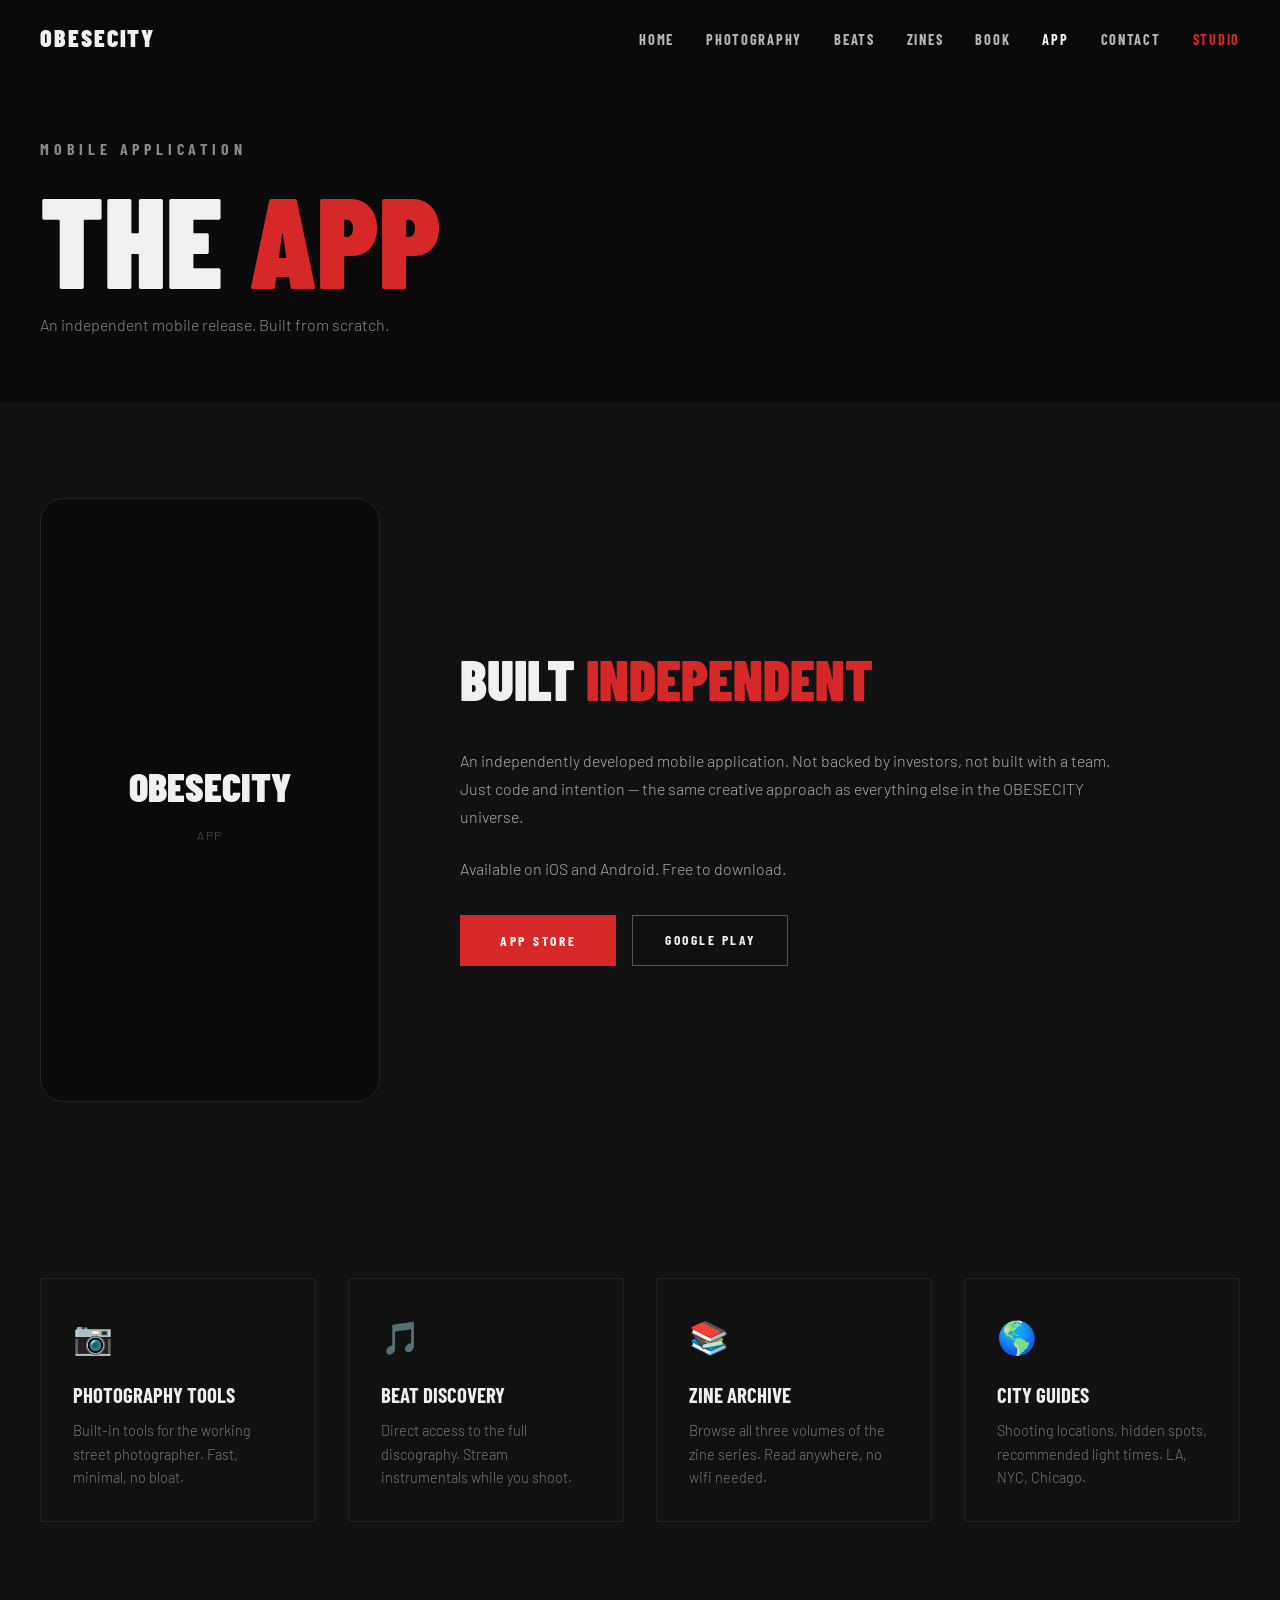
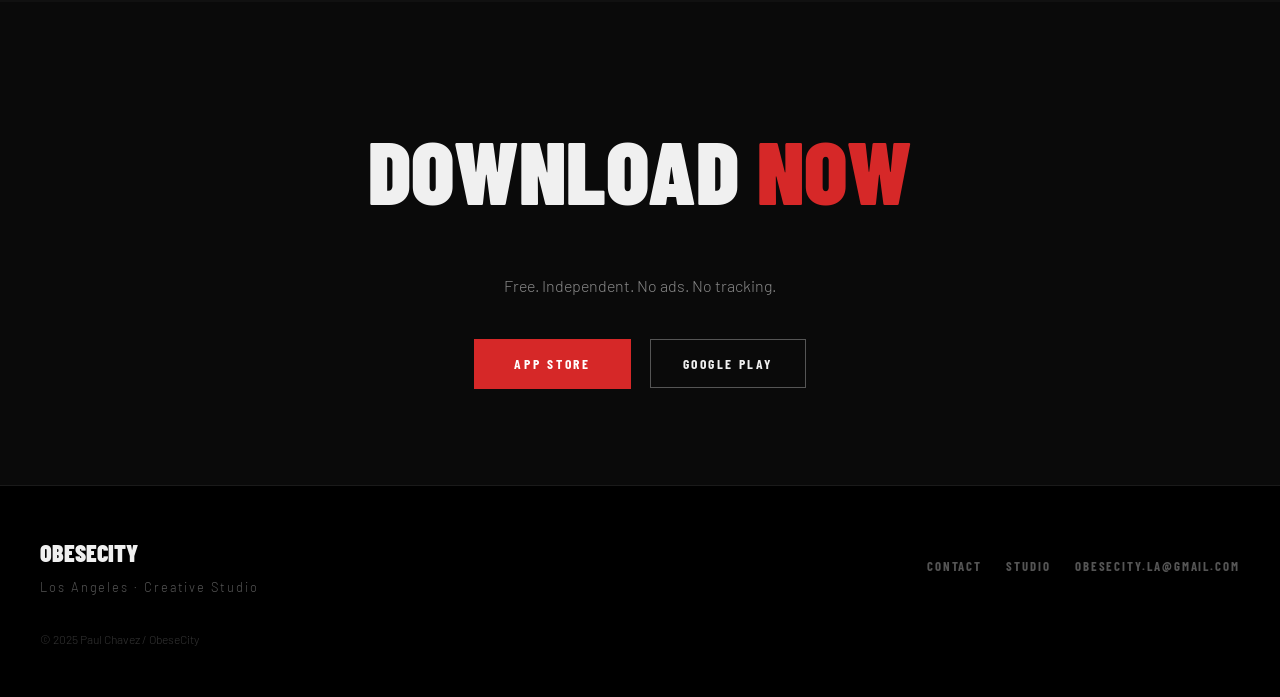
==== app.html @ df764871 "Create app.html" ====
<!DOCTYPE html>
<html lang="en">
<head>
<meta charset="UTF-8">
<meta name="viewport" content="width=device-width, initial-scale=1.0">
<title>App — OBESECITY</title>
<link href="https://fonts.googleapis.com/css2?family=Barlow+Condensed:wght@400;700;900&family=Barlow:wght@300;400&display=swap" rel="stylesheet">
<link rel="stylesheet" href="style.css">
</head>
<body>
<nav class="nav scrolled" id="nav">
  <a href="index.html" class="nav-logo">OBESECITY</a>
  <button class="nav-toggle" onclick="toggleMenu()">&#9776;</button>
  <ul class="nav-links" id="navLinks">
    <li><a href="index.html">Home</a></li>
    <li><a href="photography.html">Photography</a></li>
    <li><a href="beats.html">Beats</a></li>
    <li><a href="zines.html">Zines</a></li>
    <li><a href="book.html">Book</a></li>
    <li><a href="app.html" class="active">App</a></li>
    <li><a href="contact.html">Contact</a></li>
    <li><a href="studio.html" class="nav-studio">Studio</a></li>
  </ul>
</nav>
<div class="page-hero">
  <p class="about-eyebrow">Mobile Application</p>
  <h1>THE <span class="red">APP</span></h1>
  <p>An independent mobile release. Built from scratch.</p>
</div>
<section class="section" style="background:#111;">
  <div style="display:grid;grid-template-columns:1fr 2fr;gap:5rem;align-items:center;max-width:1100px;">
    <div style="background:#0a0a0a;border:1px solid #222;border-radius:24px;padding:3rem;text-align:center;aspect-ratio:9/16;display:flex;align-items:center;justify-content:center;">
      <div>
        <div style="font-family:'Barlow Condensed',sans-serif;font-weight:900;font-size:2.5rem;text-transform:uppercase;">OBESECITY</div>
        <div style="font-size:0.75rem;color:#555;margin-top:0.5rem;letter-spacing:0.15em;">APP</div>
      </div>
    </div>
    <div>
      <h2 style="font-family:'Barlow Condensed',sans-serif;font-weight:900;font-size:3.5rem;text-transform:uppercase;margin-bottom:1.5rem;">BUILT <span class="red">INDEPENDENT</span></h2>
      <p style="color:#aaa;line-height:1.75;margin-bottom:1.5rem;">An independently developed mobile application. Not backed by investors, not built with a team. Just code and intention — the same creative approach as everything else in the OBESECITY universe.</p>
      <p style="color:#aaa;line-height:1.75;margin-bottom:2rem;">Available on iOS and Android. Free to download.</p>
      <div style="display:flex;gap:1rem;flex-wrap:wrap;">
        <a href="#" class="btn-primary">APP STORE</a>
        <a href="#" class="btn-outline">GOOGLE PLAY</a>
      </div>
    </div>
  </div>
</section>
<div class="app-features">
  <div class="feature-card">
    <div class="feature-icon">&#128247;</div>
    <h3>Photography Tools</h3>
    <p>Built-in tools for the working street photographer. Fast, minimal, no bloat.</p>
  </div>
  <div class="feature-card">
    <div class="feature-icon">&#127925;</div>
    <h3>Beat Discovery</h3>
    <p>Direct access to the full discography. Stream instrumentals while you shoot.</p>
  </div>
  <div class="feature-card">
    <div class="feature-icon">&#128218;</div>
    <h3>Zine Archive</h3>
    <p>Browse all three volumes of the zine series. Read anywhere, no wifi needed.</p>
  </div>
  <div class="feature-card">
    <div class="feature-icon">&#127758;</div>
    <h3>City Guides</h3>
    <p>Shooting locations, hidden spots, recommended light times. LA, NYC, Chicago.</p>
  </div>
</div>
<div class="app-cta">
  <h2>DOWNLOAD <span class="red">NOW</span></h2>
  <p style="color:#888;margin-bottom:2.5rem;max-width:400px;margin-left:auto;margin-right:auto;">Free. Independent. No ads. No tracking.</p>
  <a href="#" class="btn-primary" style="margin-right:1rem;">APP STORE</a>
  <a href="#" class="btn-outline">GOOGLE PLAY</a>
</div>
<footer class="footer">
  <div class="footer-inner">
    <div class="footer-brand"><span class="footer-logo">OBESECITY</span><span class="footer-tagline">Los Angeles &middot; Creative Studio</span></div>
    <div class="footer-links"><a href="contact.html">Contact</a><a href="studio.html">Studio</a><a href="mailto:ObeseCity.LA@gmail.com">ObeseCity.LA@gmail.com</a></div>
    <div class="footer-copy">&copy; 2025 Paul Chavez / ObeseCity</div>
  </div>
</footer>
<script>function toggleMenu(){document.getElementById('navLinks').classList.toggle('open');}</script>
</body>
</html>
---- style.css ----
/* ===== OBESECITY SITE — style.css ===== */
*,*::before,*::after{box-sizing:border-box;margin:0;padding:0;}
html{scroll-behavior:smooth;}
body{background:#0a0a0a;color:#f0f0f0;font-family:'Barlow',sans-serif;font-weight:300;line-height:1.6;}
a{color:inherit;text-decoration:none;}
img{max-width:100%;display:block;}
.red{color:#d62828;}

/* NAV */
.nav{position:fixed;top:0;left:0;right:0;z-index:100;display:flex;align-items:center;justify-content:space-between;padding:1.2rem 2.5rem;transition:background 0.3s;}
.nav.scrolled{background:rgba(10,10,10,0.95);backdrop-filter:blur(8px);}
.nav-logo{font-family:'Barlow Condensed',sans-serif;font-weight:900;font-size:1.5rem;letter-spacing:0.08em;color:#f0f0f0;}
.nav-links{list-style:none;display:flex;gap:2rem;align-items:center;}
.nav-links a{font-family:'Barlow Condensed',sans-serif;font-weight:700;font-size:0.9rem;letter-spacing:0.12em;text-transform:uppercase;opacity:0.75;transition:opacity 0.2s;}
.nav-links a:hover,.nav-links a.active{opacity:1;}
.nav-studio{color:#d62828 !important;opacity:1 !important;}
.nav-toggle{display:none;background:none;border:none;color:#f0f0f0;font-size:1.5rem;cursor:pointer;}

/* HERO */
.hero{position:relative;height:100vh;min-height:600px;display:flex;align-items:center;justify-content:center;overflow:hidden;}
.hero-bg{position:absolute;inset:0;background-size:cover;background-position:center;background-repeat:no-repeat;}
.hero-overlay{position:absolute;inset:0;background:linear-gradient(to bottom,rgba(0,0,0,0.3) 0%,rgba(0,0,0,0.65) 100%);}
.hero-content{position:relative;z-index:2;text-align:center;padding:0 1.5rem;}
.hero-sub{font-family:'Barlow Condensed',sans-serif;font-weight:400;font-size:0.85rem;letter-spacing:0.3em;text-transform:uppercase;color:#ccc;margin-bottom:1rem;}
.hero-title{font-family:'Barlow Condensed',sans-serif;font-weight:900;font-size:clamp(5rem,15vw,14rem);line-height:0.9;letter-spacing:-0.01em;text-transform:uppercase;color:#f0f0f0;margin-bottom:1.5rem;}
.hero-desc{font-family:'Barlow Condensed',sans-serif;font-weight:400;font-size:1.1rem;letter-spacing:0.2em;color:#bbb;margin-bottom:2.5rem;}

/* BUTTONS */
.btn-primary{display:inline-block;padding:0.9rem 2.5rem;background:#d62828;color:#fff;font-family:'Barlow Condensed',sans-serif;font-weight:700;font-size:0.85rem;letter-spacing:0.2em;text-transform:uppercase;transition:background 0.2s,transform 0.2s;}
.btn-primary:hover{background:#ff3333;transform:translateY(-2px);}
.btn-outline{display:inline-block;padding:0.8rem 2rem;border:1px solid #555;color:#f0f0f0;font-family:'Barlow Condensed',sans-serif;font-weight:700;font-size:0.85rem;letter-spacing:0.18em;text-transform:uppercase;transition:border-color 0.2s,color 0.2s;}
.btn-outline:hover{border-color:#d62828;color:#d62828;}
.btn-secondary{display:inline-block;padding:0.7rem 1.8rem;background:transparent;border:1px solid #d62828;color:#d62828;font-family:'Barlow Condensed',sans-serif;font-weight:700;font-size:0.8rem;letter-spacing:0.18em;text-transform:uppercase;transition:background 0.2s,color 0.2s;}
.btn-secondary:hover{background:#d62828;color:#fff;}

/* SECTIONS */
.section{padding:6rem 2.5rem;}
.section-header{margin-bottom:3rem;}
.section-header h2{font-family:'Barlow Condensed',sans-serif;font-weight:900;font-size:clamp(2.5rem,6vw,5rem);letter-spacing:0.05em;text-transform:uppercase;}
.rule{width:60px;height:3px;background:#d62828;margin-top:1rem;}

/* WORK GRID */
.work-grid{background:#111;}
.grid-5{display:grid;grid-template-columns:repeat(auto-fit,minmax(260px,1fr));gap:2px;}
.work-tile{display:block;position:relative;overflow:hidden;background:#1a1a1a;}
.work-tile:hover .tile-img{transform:scale(1.05);}
.tile-img{height:320px;background-size:cover;background-position:center;transition:transform 0.4s ease;}
.tile-img-dark{background:#1a1a1a;}
.tile-info{padding:1.5rem;}
.tile-label{font-family:'Barlow Condensed',sans-serif;font-weight:400;font-size:0.75rem;letter-spacing:0.3em;color:#d62828;display:block;margin-bottom:0.5rem;}
.tile-info h3{font-family:'Barlow Condensed',sans-serif;font-weight:900;font-size:1.6rem;text-transform:uppercase;margin-bottom:0.4rem;}
.tile-info p{font-size:0.85rem;color:#888;letter-spacing:0.05em;}

/* ABOUT STRIP */
.about-strip{background:#0a0a0a;padding:7rem 2.5rem;border-top:1px solid #1e1e1e;border-bottom:1px solid #1e1e1e;}
.about-content{max-width:700px;}
.about-eyebrow{font-family:'Barlow Condensed',sans-serif;font-weight:700;font-size:0.8rem;letter-spacing:0.3em;color:#d62828;margin-bottom:1.2rem;text-transform:uppercase;}
.about-headline{font-family:'Barlow Condensed',sans-serif;font-weight:900;font-size:clamp(3rem,8vw,7rem);line-height:0.95;text-transform:uppercase;margin-bottom:2rem;}
.about-body{font-size:1.05rem;color:#aaa;line-height:1.75;max-width:520px;margin-bottom:2.5rem;}

/* MEDIUM INDEX */
.medium-index{background:#111;padding:0;}
.medium-row{display:flex;align-items:center;gap:2rem;padding:1.8rem 2.5rem;border-bottom:1px solid #1a1a1a;transition:background 0.2s;}
.medium-row:hover{background:#161616;}
.medium-num{font-family:'Barlow Condensed',sans-serif;font-weight:400;font-size:0.8rem;color:#555;letter-spacing:0.15em;min-width:50px;}
.medium-name{font-family:'Barlow Condensed',sans-serif;font-weight:700;font-size:1.3rem;text-transform:uppercase;letter-spacing:0.05em;flex:1;}
.medium-link{font-family:'Barlow Condensed',sans-serif;font-weight:400;font-size:0.85rem;letter-spacing:0.1em;color:#d62828;transition:letter-spacing 0.2s;}
.medium-row:hover .medium-link{letter-spacing:0.2em;}

/* HERO INNER (for inner pages) */
.hero-inner{height:55vh;min-height:400px;}
.hero-inner .hero-title{font-size:clamp(3rem,10vw,9rem);}

/* PHOTOGRAPHY PAGE */
.filter-bar{display:flex;gap:1.5rem;padding:2rem 2.5rem;background:#111;flex-wrap:wrap;}
.filter-btn{font-family:'Barlow Condensed',sans-serif;font-weight:700;font-size:0.8rem;letter-spacing:0.2em;text-transform:uppercase;padding:0.5rem 1.2rem;border:1px solid #333;color:#888;background:transparent;cursor:pointer;transition:all 0.2s;}
.filter-btn.active,.filter-btn:hover{border-color:#d62828;color:#d62828;}
.photo-grid{display:grid;grid-template-columns:repeat(auto-fill,minmax(300px,1fr));gap:2px;background:#0a0a0a;padding:2px;}
.photo-item{aspect-ratio:4/3;background-size:cover;background-position:center;overflow:hidden;}
.series-section{padding:5rem 2.5rem;}
.series-title{font-family:'Barlow Condensed',sans-serif;font-weight:900;font-size:2.5rem;text-transform:uppercase;margin-bottom:0.5rem;}
.series-desc{color:#888;margin-bottom:2.5rem;max-width:500px;}

/* BEATS PAGE */
.beats-hero-info{position:relative;z-index:2;display:flex;flex-direction:column;align-items:flex-start;padding:0 2.5rem;}
.release-label{font-family:'Barlow Condensed',sans-serif;font-weight:400;font-size:0.8rem;letter-spacing:0.3em;color:#d62828;text-transform:uppercase;margin-bottom:1rem;}
.release-title{font-family:'Barlow Condensed',sans-serif;font-weight:900;font-size:clamp(3rem,8vw,7rem);line-height:0.9;text-transform:uppercase;margin-bottom:1rem;}
.release-meta{font-size:0.9rem;color:#888;margin-bottom:2rem;}
.discography{padding:5rem 2.5rem;background:#111;}
.disc-row{display:flex;align-items:center;gap:2rem;padding:1.5rem 0;border-bottom:1px solid #1e1e1e;}
.disc-num{font-family:'Barlow Condensed',sans-serif;font-weight:400;font-size:0.8rem;color:#555;min-width:40px;}
.disc-art{width:60px;height:60px;background-size:cover;background-position:center;flex-shrink:0;}
.disc-info{flex:1;}
.disc-title{font-family:'Barlow Condensed',sans-serif;font-weight:700;font-size:1.2rem;text-transform:uppercase;}
.disc-year{font-size:0.8rem;color:#666;}
.disc-link{font-family:'Barlow Condensed',sans-serif;font-weight:400;font-size:0.8rem;letter-spacing:0.15em;color:#d62828;}
.sync-section{padding:6rem 2.5rem;background:#0a0a0a;}

/* ZINES PAGE */
.zines-grid{display:grid;grid-template-columns:repeat(auto-fit,minmax(300px,1fr));gap:2rem;padding:5rem 2.5rem;}
.zine-card{background:#111;overflow:hidden;}
.zine-cover{height:420px;background-size:cover;background-position:center;}
.zine-body{padding:2rem;}
.zine-vol{font-family:'Barlow Condensed',sans-serif;font-weight:400;font-size:0.75rem;letter-spacing:0.3em;color:#d62828;text-transform:uppercase;margin-bottom:0.5rem;}
.zine-title{font-family:'Barlow Condensed',sans-serif;font-weight:900;font-size:2rem;text-transform:uppercase;margin-bottom:1rem;}
.zine-desc{font-size:0.9rem;color:#888;margin-bottom:1.5rem;line-height:1.6;}

/* CONTACT PAGE */
.contact-section{display:grid;grid-template-columns:1fr 1fr;min-height:80vh;}
.contact-img{background-size:cover;background-position:center;}
.contact-content{padding:6rem 3rem;display:flex;flex-direction:column;justify-content:center;}
.contact-headline{font-family:'Barlow Condensed',sans-serif;font-weight:900;font-size:clamp(2.5rem,6vw,5rem);line-height:0.95;text-transform:uppercase;margin-bottom:2rem;}
.contact-email{font-family:'Barlow Condensed',sans-serif;font-weight:700;font-size:1.4rem;color:#d62828;margin-bottom:1rem;display:block;}
.contact-socials{display:flex;gap:1.5rem;margin-top:2rem;}
.social-link{font-family:'Barlow Condensed',sans-serif;font-weight:700;font-size:0.8rem;letter-spacing:0.2em;text-transform:uppercase;color:#888;transition:color 0.2s;}
.social-link:hover{color:#d62828;}

/* STUDIO PAGE */
.studio-content{max-width:800px;padding:6rem 2.5rem;}
.studio-content p{color:#aaa;line-height:1.85;margin-bottom:1.5rem;font-size:1.05rem;}
.studio-content h3{font-family:'Barlow Condensed',sans-serif;font-weight:900;font-size:1.8rem;text-transform:uppercase;margin:3rem 0 1rem;}
.credits-grid{display:grid;grid-template-columns:1fr 1fr;gap:1rem;margin-bottom:3rem;}
.credit-item{border-left:2px solid #d62828;padding-left:1rem;}
.credit-label{font-size:0.75rem;color:#666;text-transform:uppercase;letter-spacing:0.15em;}
.credit-value{font-family:'Barlow Condensed',sans-serif;font-weight:700;font-size:1.1rem;}

/* FOOTER */
.footer{background:#000;border-top:1px solid #1a1a1a;padding:3rem 2.5rem;}
.footer-inner{display:flex;flex-wrap:wrap;gap:2rem;justify-content:space-between;align-items:center;}
.footer-logo{font-family:'Barlow Condensed',sans-serif;font-weight:900;font-size:1.5rem;display:block;}
.footer-tagline{font-size:0.8rem;color:#555;letter-spacing:0.15em;display:block;margin-top:0.3rem;}
.footer-links{display:flex;gap:1.5rem;flex-wrap:wrap;}
.footer-links a{font-family:'Barlow Condensed',sans-serif;font-weight:700;font-size:0.8rem;letter-spacing:0.15em;text-transform:uppercase;color:#555;transition:color 0.2s;}
.footer-links a:hover{color:#d62828;}
.footer-copy{font-size:0.75rem;color:#333;width:100%;}

/* PAGE HEROES (inner pages) */
.page-hero{padding-top:120px;padding-bottom:4rem;padding-left:2.5rem;padding-right:2.5rem;background:#0a0a0a;}
.page-hero h1{font-family:'Barlow Condensed',sans-serif;font-weight:900;font-size:clamp(3.5rem,10vw,9rem);line-height:0.9;text-transform:uppercase;}
.page-hero p{color:#888;margin-top:1rem;font-size:1rem;max-width:500px;}

/* APP PAGE */
.app-features{display:grid;grid-template-columns:repeat(auto-fit,minmax(220px,1fr));gap:2rem;padding:5rem 2.5rem;background:#111;}
.feature-card{padding:2rem;border:1px solid #1e1e1e;}
.feature-icon{font-size:2rem;margin-bottom:1rem;}
.feature-card h3{font-family:'Barlow Condensed',sans-serif;font-weight:700;font-size:1.3rem;text-transform:uppercase;margin-bottom:0.5rem;}
.feature-card p{font-size:0.9rem;color:#777;line-height:1.6;}
.app-cta{text-align:center;padding:6rem 2.5rem;background:#0a0a0a;}
.app-cta h2{font-family:'Barlow Condensed',sans-serif;font-weight:900;font-size:clamp(2.5rem,7vw,6rem);text-transform:uppercase;margin-bottom:2rem;}

/* BOOK PAGE */
.book-content{display:grid;grid-template-columns:1fr 1fr;gap:5rem;padding:5rem 2.5rem;align-items:center;}
.book-cover{background:#1a1a1a;aspect-ratio:3/4;display:flex;align-items:center;justify-content:center;}
.book-cover-inner{text-align:center;padding:3rem;}
.book-cover-title{font-family:'Barlow Condensed',sans-serif;font-weight:900;font-size:3rem;text-transform:uppercase;line-height:1;}
.book-cover-sub{font-size:0.85rem;color:#666;margin-top:1rem;letter-spacing:0.1em;}
.book-info h2{font-family:'Barlow Condensed',sans-serif;font-weight:900;font-size:3rem;text-transform:uppercase;margin-bottom:1rem;}
.book-info p{color:#aaa;line-height:1.75;margin-bottom:1.5rem;}

/* RESPONSIVE */
@media(max-width:768px){
  .nav-links{display:none;flex-direction:column;position:absolute;top:100%;left:0;right:0;background:#0a0a0a;padding:2rem;gap:1.5rem;}
  .nav-links.open{display:flex;}
  .nav-toggle{display:block;}
  .grid-5{grid-template-columns:1fr;}
  .contact-section{grid-template-columns:1fr;}
  .contact-img{height:300px;}
  .book-content{grid-template-columns:1fr;}
  .credits-grid{grid-template-columns:1fr;}
  .about-strip{padding:5rem 1.5rem;}
  .section{padding:4rem 1.5rem;}
}
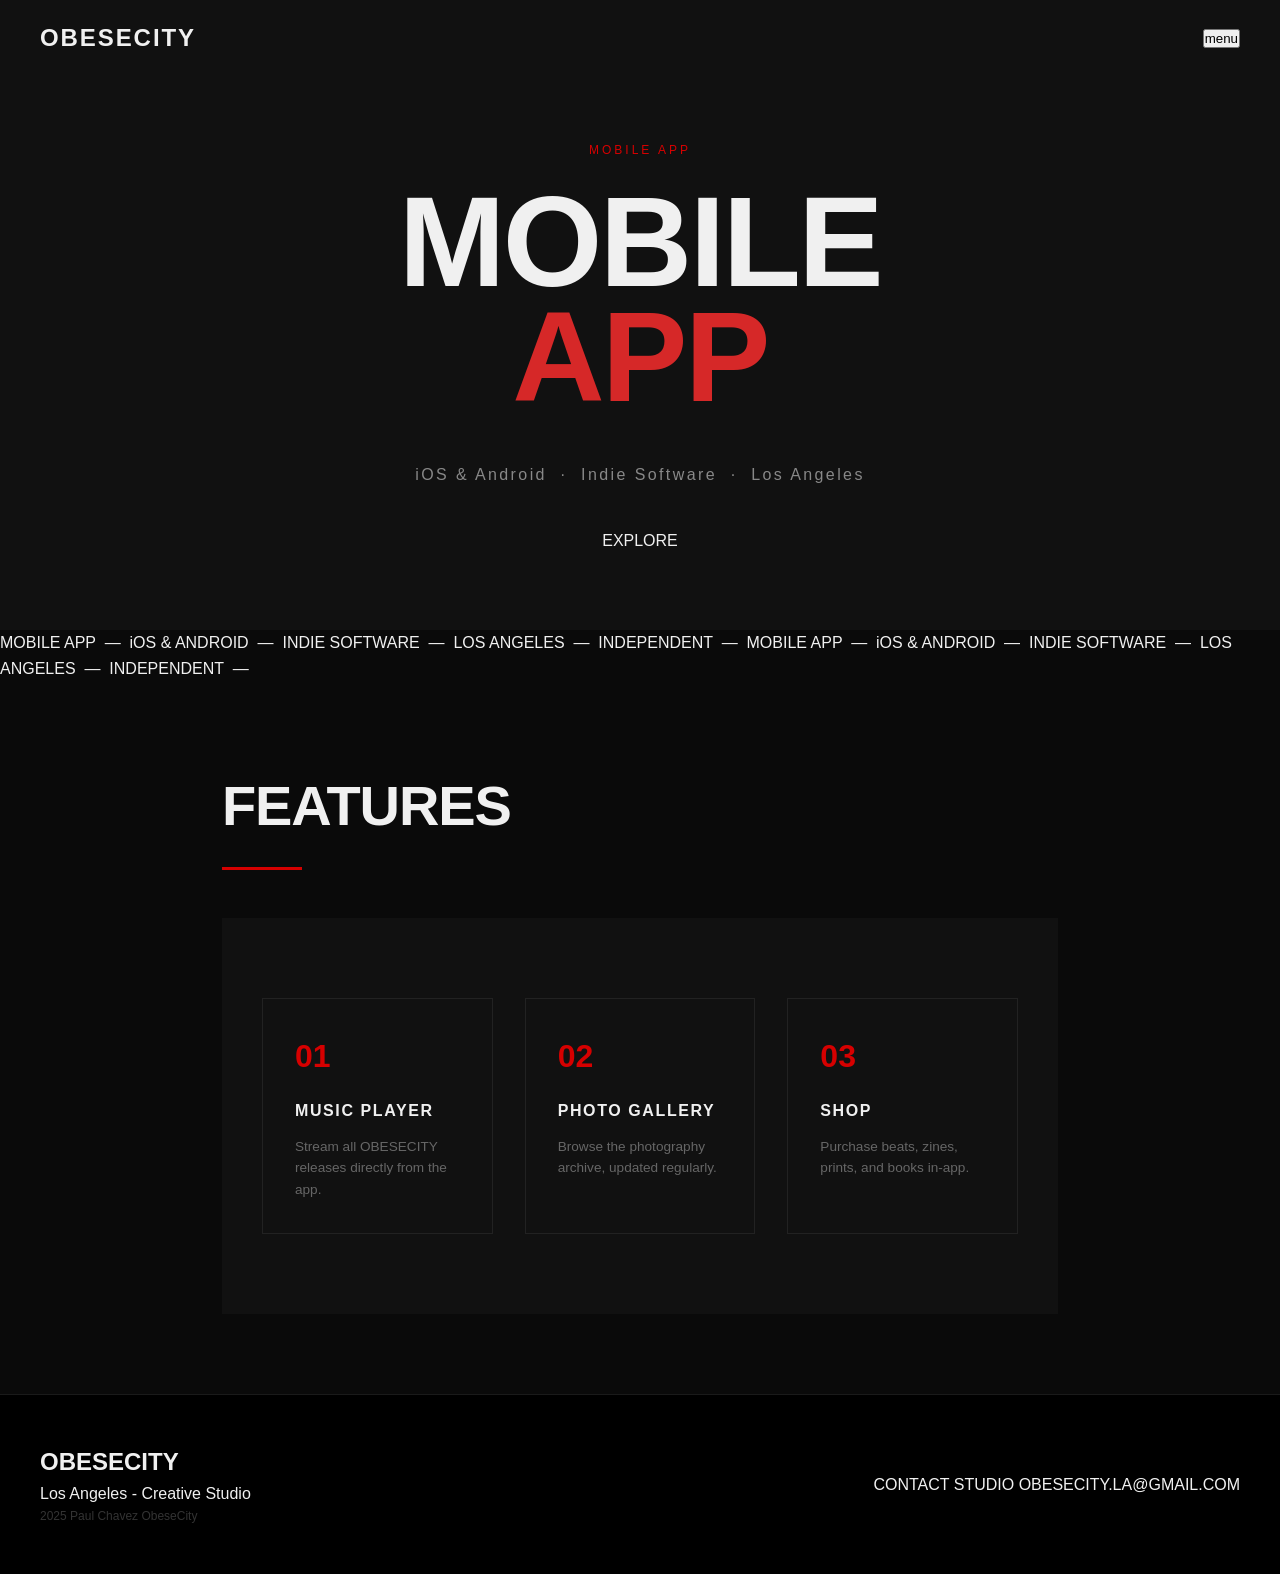
==== commit c3d67ad0: "Update app.html" ====
--- a/app.html
+++ b/app.html
@@ -4,83 +4,84 @@
 <meta charset="UTF-8">
 <meta name="viewport" content="width=device-width, initial-scale=1.0">
 <title>App — OBESECITY</title>
-<link href="https://fonts.googleapis.com/css2?family=Barlow+Condensed:wght@400;700;900&family=Barlow:wght@300;400&display=swap" rel="stylesheet">
+<link href="https://fonts.googleapis.com/css2?family=Space+Grotesk:wght@300;400;500;600&display=swap" rel="stylesheet">
 <link rel="stylesheet" href="style.css">
 </head>
 <body>
-<nav class="nav scrolled" id="nav">
+<div class="page-transition-overlay"></div>
+<div class="cursor-dot"></div>
+<div class="cursor-ring"></div>
+<nav class="nav" id="mainNav">
   <a href="index.html" class="nav-logo">OBESECITY</a>
-  <button class="nav-toggle" onclick="toggleMenu()">&#9776;</button>
-  <ul class="nav-links" id="navLinks">
-    <li><a href="index.html">Home</a></li>
-    <li><a href="photography.html">Photography</a></li>
-    <li><a href="beats.html">Beats</a></li>
-    <li><a href="zines.html">Zines</a></li>
-    <li><a href="book.html">Book</a></li>
-    <li><a href="app.html" class="active">App</a></li>
-    <li><a href="contact.html">Contact</a></li>
-    <li><a href="studio.html" class="nav-studio">Studio</a></li>
+  <button class="nav-menu-btn" id="menuBtn">menu</button>
+</nav>
+<div class="nav-overlay" id="navOverlay">
+  <button class="nav-overlay-close" id="navClose">close</button>
+  <ul class="nav-overlay-links">
+    <li><a href="photography.html" class="nav-overlay-link">Photography</a></li>
+    <li><a href="beats.html" class="nav-overlay-link">Beats</a></li>
+    <li><a href="zines.html" class="nav-overlay-link">Zines</a></li>
+    <li><a href="book.html" class="nav-overlay-link">Book</a></li>
+    <li><a href="app.html" class="nav-overlay-link">App</a></li>
+    <li><a href="contact.html" class="nav-overlay-link">Contact</a></li>
   </ul>
-</nav>
-<div class="page-hero">
-  <p class="about-eyebrow">Mobile Application</p>
-  <h1>THE <span class="red">APP</span></h1>
-  <p>An independent mobile release. Built from scratch.</p>
 </div>
-<section class="section" style="background:#111;">
-  <div style="display:grid;grid-template-columns:1fr 2fr;gap:5rem;align-items:center;max-width:1100px;">
-    <div style="background:#0a0a0a;border:1px solid #222;border-radius:24px;padding:3rem;text-align:center;aspect-ratio:9/16;display:flex;align-items:center;justify-content:center;">
-      <div>
-        <div style="font-family:'Barlow Condensed',sans-serif;font-weight:900;font-size:2.5rem;text-transform:uppercase;">OBESECITY</div>
-        <div style="font-size:0.75rem;color:#555;margin-top:0.5rem;letter-spacing:0.15em;">APP</div>
-      </div>
+
+<section class="page-hero reveal-up">
+  <div class="page-hero-label">MOBILE APP</div>
+  <h1 class="page-hero-title">MOBILE<br><span class="red">APP</span></h1>
+  <p class="page-hero-meta">iOS &amp; Android &nbsp;&middot;&nbsp; Indie Software &nbsp;&middot;&nbsp; Los Angeles</p>
+  <div class="page-hero-actions">
+    <a href="contact.html" class="btn-red btn-magnetic">EXPLORE</a>
+  </div>
+</section>
+
+<div class="ticker-wrap">
+  <div class="ticker-strip">
+    <span>MOBILE APP &nbsp;&#8212;&nbsp; iOS &amp; ANDROID &nbsp;&#8212;&nbsp; INDIE SOFTWARE &nbsp;&#8212;&nbsp; LOS ANGELES &nbsp;&#8212;&nbsp; INDEPENDENT &nbsp;&#8212;&nbsp; </span>
+    <span>MOBILE APP &nbsp;&#8212;&nbsp; iOS &amp; ANDROID &nbsp;&#8212;&nbsp; INDIE SOFTWARE &nbsp;&#8212;&nbsp; LOS ANGELES &nbsp;&#8212;&nbsp; INDEPENDENT &nbsp;&#8212;&nbsp; </span>
+  </div>
+</div>
+
+<section class="app-section reveal-up">
+  <h2 class="section-title">FEATURES</h2>
+  <div class="red-rule"></div>
+  <div class="app-features">
+    <div class="app-feature reveal-up">
+      <div class="app-feature-num">01</div>
+      <h4>MUSIC PLAYER</h4>
+      <p>Stream all OBESECITY releases directly from the app.</p>
     </div>
-    <div>
-      <h2 style="font-family:'Barlow Condensed',sans-serif;font-weight:900;font-size:3.5rem;text-transform:uppercase;margin-bottom:1.5rem;">BUILT <span class="red">INDEPENDENT</span></h2>
-      <p style="color:#aaa;line-height:1.75;margin-bottom:1.5rem;">An independently developed mobile application. Not backed by investors, not built with a team. Just code and intention — the same creative approach as everything else in the OBESECITY universe.</p>
-      <p style="color:#aaa;line-height:1.75;margin-bottom:2rem;">Available on iOS and Android. Free to download.</p>
-      <div style="display:flex;gap:1rem;flex-wrap:wrap;">
-        <a href="#" class="btn-primary">APP STORE</a>
-        <a href="#" class="btn-outline">GOOGLE PLAY</a>
-      </div>
+    <div class="app-feature reveal-up">
+      <div class="app-feature-num">02</div>
+      <h4>PHOTO GALLERY</h4>
+      <p>Browse the photography archive, updated regularly.</p>
+    </div>
+    <div class="app-feature reveal-up">
+      <div class="app-feature-num">03</div>
+      <h4>SHOP</h4>
+      <p>Purchase beats, zines, prints, and books in-app.</p>
     </div>
   </div>
 </section>
-<div class="app-features">
-  <div class="feature-card">
-    <div class="feature-icon">&#128247;</div>
-    <h3>Photography Tools</h3>
-    <p>Built-in tools for the working street photographer. Fast, minimal, no bloat.</p>
-  </div>
-  <div class="feature-card">
-    <div class="feature-icon">&#127925;</div>
-    <h3>Beat Discovery</h3>
-    <p>Direct access to the full discography. Stream instrumentals while you shoot.</p>
-  </div>
-  <div class="feature-card">
-    <div class="feature-icon">&#128218;</div>
-    <h3>Zine Archive</h3>
-    <p>Browse all three volumes of the zine series. Read anywhere, no wifi needed.</p>
-  </div>
-  <div class="feature-card">
-    <div class="feature-icon">&#127758;</div>
-    <h3>City Guides</h3>
-    <p>Shooting locations, hidden spots, recommended light times. LA, NYC, Chicago.</p>
-  </div>
-</div>
-<div class="app-cta">
-  <h2>DOWNLOAD <span class="red">NOW</span></h2>
-  <p style="color:#888;margin-bottom:2.5rem;max-width:400px;margin-left:auto;margin-right:auto;">Free. Independent. No ads. No tracking.</p>
-  <a href="#" class="btn-primary" style="margin-right:1rem;">APP STORE</a>
-  <a href="#" class="btn-outline">GOOGLE PLAY</a>
-</div>
-<footer class="footer">
+
+<footer class="footer reveal-up">
   <div class="footer-inner">
-    <div class="footer-brand"><span class="footer-logo">OBESECITY</span><span class="footer-tagline">Los Angeles &middot; Creative Studio</span></div>
-    <div class="footer-links"><a href="contact.html">Contact</a><a href="studio.html">Studio</a><a href="mailto:ObeseCity.LA@gmail.com">ObeseCity.LA@gmail.com</a></div>
-    <div class="footer-copy">&copy; 2025 Paul Chavez / ObeseCity</div>
+    <div class="footer-left">
+      <div class="footer-logo">OBESECITY</div>
+      <p>Los Angeles - Creative Studio</p>
+      <p class="footer-copy">2025 Paul Chavez ObeseCity</p>
+    </div>
+    <nav class="footer-nav">
+      <a href="contact.html">CONTACT</a>
+      <a href="studio.html">STUDIO</a>
+      <a href="mailto:obesecity.la@gmail.com">OBESECITY.LA@GMAIL.COM</a>
+    </nav>
   </div>
 </footer>
-<script>function toggleMenu(){document.getElementById('navLinks').classList.toggle('open');}</script>
+
+<script>
+(function(){const dot=document.querySelector('.cursor-dot');const ring=document.querySelector('.cursor-ring');if(window.matchMedia('(pointer:fine)').matches){document.addEventListener('mousemove',e=>{dot.style.transform='translate('+e.clientX+'px,'+e.clientY+'px)';ring.style.transform='translate('+(e.clientX-12)+'px,'+(e.clientY-12)+'px)';});document.querySelectorAll('a,button').forEach(el=>{el.addEventListener('mouseenter',()=>ring.classList.add('hovered'));el.addEventListener('mouseleave',()=>ring.classList.remove('hovered'));});}const nav=document.getElementById('mainNav');window.addEventListener('scroll',()=>{nav.classList.toggle('scrolled',window.scrollY>60);});document.getElementById('menuBtn').addEventListener('click',()=>document.getElementById('navOverlay').classList.add('open'));document.getElementById('navClose').addEventListener('click',()=>document.getElementById('navOverlay').classList.remove('open'));const obs=new IntersectionObserver(es=>{es.forEach(e=>{if(e.isIntersecting){e.target.classList.add('revealed');obs.unobserve(e.target);}});},{threshold:0.12});document.querySelectorAll('.reveal-up,.reveal-left').forEach(el=>obs.observe(el));const overlay=document.querySelector('.page-transition-overlay');document.querySelectorAll('a[href]').forEach(link=>{const href=link.getAttribute('href');if(href&&!href.startsWith('http')&&!href.startsWith('mailto')&&!href.startsWith('#')){link.addEventListener('click',e=>{e.preventDefault();overlay.classList.add('active');setTimeout(()=>{window.location.href=href;},400);});}});setTimeout(()=>overlay.classList.remove('active'),100);document.querySelectorAll('.btn-magnetic').forEach(btn=>{btn.addEventListener('mousemove',e=>{const r=btn.getBoundingClientRect();btn.style.transform='translate('+(e.clientX-r.left-r.width/2)*.25+'px,'+(e.clientY-r.top-r.height/2)*.25+'px)';});btn.addEventListener('mouseleave',()=>{btn.style.transform='';});});})();
+</script>
 </body>
 </html>
--- a/style.css
+++ b/style.css
@@ -1,93 +1,175 @@
-/* ===== OBESECITY SITE — style.css ===== */
+/* ===== OBESECITY SITE — style.css (v2 — Animated) ===== */
 *,*::before,*::after{box-sizing:border-box;margin:0;padding:0;}
-html{scroll-behavior:smooth;}
-body{background:#0a0a0a;color:#f0f0f0;font-family:'Barlow',sans-serif;font-weight:300;line-height:1.6;}
+html{scroll-behavior:smooth;cursor:none;}
+body{background:#0a0a0a;color:#f0f0f0;font-family:'Barlow',sans-serif;font-weight:300;line-height:1.6;overflow-x:hidden;}
+body.is-loading *{transition:none!important;animation:none!important;}
 a{color:inherit;text-decoration:none;}
 img{max-width:100%;display:block;}
 .red{color:#d62828;}
 
-/* NAV */
-.nav{position:fixed;top:0;left:0;right:0;z-index:100;display:flex;align-items:center;justify-content:space-between;padding:1.2rem 2.5rem;transition:background 0.3s;}
-.nav.scrolled{background:rgba(10,10,10,0.95);backdrop-filter:blur(8px);}
-.nav-logo{font-family:'Barlow Condensed',sans-serif;font-weight:900;font-size:1.5rem;letter-spacing:0.08em;color:#f0f0f0;}
+/* =====================
+   CUSTOM CURSOR
+   ===================== */
+.cursor{position:fixed;top:0;left:0;width:8px;height:8px;background:#d62828;border-radius:50%;pointer-events:none;z-index:9999;transition:transform 0.1s,width 0.2s,height 0.2s,background 0.2s;}
+.cursor-follower{position:fixed;top:0;left:0;width:36px;height:36px;border:1px solid rgba(214,40,40,0.5);border-radius:50%;pointer-events:none;z-index:9998;transition:width 0.3s,height 0.3s,border-color 0.3s;}
+.cursor.cursor-hover{width:12px;height:12px;background:#fff;}
+.cursor-follower.cursor-hover{width:52px;height:52px;border-color:rgba(255,255,255,0.4);}
+@media(pointer:coarse){.cursor,.cursor-follower{display:none;}html{cursor:auto;}}
+
+/* =====================
+   PAGE TRANSITION
+   ===================== */
+.page-transition{position:fixed;inset:0;background:#0a0a0a;z-index:9000;pointer-events:none;opacity:0;transform:translateY(100%);transition:transform 0.4s cubic-bezier(0.76,0,0.24,1),opacity 0.4s;}
+.page-transition.active{opacity:1;transform:translateY(0);pointer-events:all;}
+
+/* =====================
+   NAV
+   ===================== */
+.nav{position:fixed;top:0;left:0;right:0;z-index:100;display:flex;align-items:center;justify-content:space-between;padding:1.2rem 2.5rem;transition:background 0.3s,padding 0.3s;}
+.nav.scrolled{background:rgba(10,10,10,0.96);backdrop-filter:blur(12px);padding:0.9rem 2.5rem;}
+.nav-logo{font-family:'Barlow Condensed',sans-serif;font-weight:900;font-size:1.5rem;letter-spacing:0.08em;color:#f0f0f0;transition:letter-spacing 0.3s;}
+.nav-logo:hover{letter-spacing:0.16em;}
 .nav-links{list-style:none;display:flex;gap:2rem;align-items:center;}
-.nav-links a{font-family:'Barlow Condensed',sans-serif;font-weight:700;font-size:0.9rem;letter-spacing:0.12em;text-transform:uppercase;opacity:0.75;transition:opacity 0.2s;}
+.nav-links a{font-family:'Barlow Condensed',sans-serif;font-weight:700;font-size:0.9rem;letter-spacing:0.12em;text-transform:uppercase;opacity:0.75;transition:opacity 0.2s;position:relative;}
+.nav-links a::after{content:'';position:absolute;bottom:-2px;left:0;width:0;height:1px;background:#d62828;transition:width 0.3s;}
+.nav-links a:hover::after,.nav-links a.active::after{width:100%;}
 .nav-links a:hover,.nav-links a.active{opacity:1;}
-.nav-studio{color:#d62828 !important;opacity:1 !important;}
-.nav-toggle{display:none;background:none;border:none;color:#f0f0f0;font-size:1.5rem;cursor:pointer;}
-
-/* HERO */
+.nav-studio{color:#d62828!important;opacity:1!important;}
+.nav-toggle{display:none;background:none;border:none;color:#f0f0f0;font-size:1.5rem;cursor:pointer;width:40px;height:40px;position:relative;}
+.nav-toggle.open{color:#d62828;}
+
+/* =====================
+   HERO
+   ===================== */
 .hero{position:relative;height:100vh;min-height:600px;display:flex;align-items:center;justify-content:center;overflow:hidden;}
-.hero-bg{position:absolute;inset:0;background-size:cover;background-position:center;background-repeat:no-repeat;}
-.hero-overlay{position:absolute;inset:0;background:linear-gradient(to bottom,rgba(0,0,0,0.3) 0%,rgba(0,0,0,0.65) 100%);}
+.hero-bg{position:absolute;inset:0;background-size:cover;background-position:center;background-repeat:no-repeat;transform:scale(1.05);transition:transform 8s ease-out;}
+body.loaded .hero-bg{transform:scale(1);}
+.hero-overlay{position:absolute;inset:0;background:linear-gradient(to bottom,rgba(0,0,0,0.25) 0%,rgba(0,0,0,0.7) 100%);}
 .hero-content{position:relative;z-index:2;text-align:center;padding:0 1.5rem;}
-.hero-sub{font-family:'Barlow Condensed',sans-serif;font-weight:400;font-size:0.85rem;letter-spacing:0.3em;text-transform:uppercase;color:#ccc;margin-bottom:1rem;}
-.hero-title{font-family:'Barlow Condensed',sans-serif;font-weight:900;font-size:clamp(5rem,15vw,14rem);line-height:0.9;letter-spacing:-0.01em;text-transform:uppercase;color:#f0f0f0;margin-bottom:1.5rem;}
+.hero-sub{font-family:'Barlow Condensed',sans-serif;font-weight:400;font-size:0.85rem;letter-spacing:0.35em;text-transform:uppercase;color:#ccc;margin-bottom:1.2rem;}
+.hero-title{font-family:'Barlow Condensed',sans-serif;font-weight:900;font-size:clamp(5rem,15vw,14rem);line-height:0.9;letter-spacing:-0.01em;text-transform:uppercase;color:#f0f0f0;margin-bottom:0;display:flex;justify-content:center;gap:0;}
+.hero-word{display:inline-block;}
+.hero-rule{width:0;height:3px;background:#d62828;margin:1.5rem auto;}
 .hero-desc{font-family:'Barlow Condensed',sans-serif;font-weight:400;font-size:1.1rem;letter-spacing:0.2em;color:#bbb;margin-bottom:2.5rem;}
-
-/* BUTTONS */
-.btn-primary{display:inline-block;padding:0.9rem 2.5rem;background:#d62828;color:#fff;font-family:'Barlow Condensed',sans-serif;font-weight:700;font-size:0.85rem;letter-spacing:0.2em;text-transform:uppercase;transition:background 0.2s,transform 0.2s;}
-.btn-primary:hover{background:#ff3333;transform:translateY(-2px);}
-.btn-outline{display:inline-block;padding:0.8rem 2rem;border:1px solid #555;color:#f0f0f0;font-family:'Barlow Condensed',sans-serif;font-weight:700;font-size:0.85rem;letter-spacing:0.18em;text-transform:uppercase;transition:border-color 0.2s,color 0.2s;}
-.btn-outline:hover{border-color:#d62828;color:#d62828;}
+.hero-scroll{position:absolute;bottom:2.5rem;left:50%;transform:translateX(-50%);display:flex;flex-direction:column;align-items:center;gap:0.6rem;font-family:'Barlow Condensed',sans-serif;font-size:0.7rem;letter-spacing:0.3em;color:#666;}
+.scroll-line{width:1px;height:40px;background:linear-gradient(to bottom,#d62828,transparent);animation:scrollPulse 2s ease-in-out infinite;}
+@keyframes scrollPulse{0%,100%{opacity:1;transform:scaleY(1);}50%{opacity:0.4;transform:scaleY(0.6);}}
+
+/* HERO ENTRANCE ANIMATIONS */
+.anim-fade-up{opacity:0;transform:translateY(24px);transition:opacity 0.7s ease,transform 0.7s ease;}
+.anim-fade-up.animated{opacity:1;transform:translateY(0);}
+.anim-reveal{opacity:0;transform:translateY(40px) skewY(3deg);transition:opacity 0.8s cubic-bezier(0.16,1,0.3,1),transform 0.8s cubic-bezier(0.16,1,0.3,1);}
+.anim-reveal.animated{opacity:1;transform:translateY(0) skewY(0);}
+.anim-expand{transition:width 0.6s cubic-bezier(0.16,1,0.3,1);}
+.anim-expand.animated{width:60px;}
+
+/* =====================
+   MARQUEE TICKER
+   ===================== */
+.marquee-wrap{background:#111;border-top:1px solid #1a1a1a;border-bottom:1px solid #1a1a1a;overflow:hidden;padding:0.75rem 0;white-space:nowrap;}
+.marquee-track{display:inline-flex;animation:marquee 30s linear infinite;}
+.marquee-reverse .marquee-track{animation:marqueeReverse 30s linear infinite;}
+.marquee-track span{font-family:'Barlow Condensed',sans-serif;font-weight:700;font-size:0.8rem;letter-spacing:0.2em;text-transform:uppercase;color:#444;padding-right:0;flex-shrink:0;}
+.marquee-wrap:hover .marquee-track,.marquee-wrap.paused .marquee-track{animation-play-state:paused;}
+.marquee-wrap:hover .marquee-track span{color:#d62828;}
+@keyframes marquee{from{transform:translateX(0);}to{transform:translateX(-33.333%);}}
+@keyframes marqueeReverse{from{transform:translateX(-33.333%);}to{transform:translateX(0);}}
+
+/* =====================
+   SCROLL REVEAL
+   ===================== */
+.reveal-up{opacity:0;transform:translateY(40px);transition:opacity 0.7s ease,transform 0.7s cubic-bezier(0.16,1,0.3,1);}
+.reveal-up.revealed{opacity:1;transform:translateY(0);}
+.reveal-left{opacity:0;transform:translateX(-40px);transition:opacity 0.6s ease,transform 0.6s cubic-bezier(0.16,1,0.3,1);}
+.reveal-left.revealed{opacity:1;transform:translateX(0);}
+
+/* =====================
+   BUTTONS
+   ===================== */
+.btn-primary{display:inline-block;padding:0.9rem 2.5rem;background:#d62828;color:#fff;font-family:'Barlow Condensed',sans-serif;font-weight:700;font-size:0.85rem;letter-spacing:0.2em;text-transform:uppercase;transition:background 0.2s,transform 0.2s,box-shadow 0.2s;position:relative;overflow:hidden;}
+.btn-primary::after{content:'';position:absolute;inset:0;background:#fff;opacity:0;transition:opacity 0.2s;}
+.btn-primary:hover{background:#ff3333;box-shadow:0 8px 32px rgba(214,40,40,0.35);}
+.btn-primary:active{transform:scale(0.97);}
+.btn-outline{display:inline-block;padding:0.8rem 2rem;border:1px solid #555;color:#f0f0f0;font-family:'Barlow Condensed',sans-serif;font-weight:700;font-size:0.85rem;letter-spacing:0.18em;text-transform:uppercase;transition:border-color 0.2s,color 0.2s,box-shadow 0.2s;}
+.btn-outline:hover{border-color:#d62828;color:#d62828;box-shadow:0 0 0 1px #d62828;}
 .btn-secondary{display:inline-block;padding:0.7rem 1.8rem;background:transparent;border:1px solid #d62828;color:#d62828;font-family:'Barlow Condensed',sans-serif;font-weight:700;font-size:0.8rem;letter-spacing:0.18em;text-transform:uppercase;transition:background 0.2s,color 0.2s;}
 .btn-secondary:hover{background:#d62828;color:#fff;}
 
-/* SECTIONS */
+/* =====================
+   SECTIONS
+   ===================== */
 .section{padding:6rem 2.5rem;}
 .section-header{margin-bottom:3rem;}
 .section-header h2{font-family:'Barlow Condensed',sans-serif;font-weight:900;font-size:clamp(2.5rem,6vw,5rem);letter-spacing:0.05em;text-transform:uppercase;}
 .rule{width:60px;height:3px;background:#d62828;margin-top:1rem;}
 
-/* WORK GRID */
+/* =====================
+   WORK GRID
+   ===================== */
 .work-grid{background:#111;}
 .grid-5{display:grid;grid-template-columns:repeat(auto-fit,minmax(260px,1fr));gap:2px;}
-.work-tile{display:block;position:relative;overflow:hidden;background:#1a1a1a;}
-.work-tile:hover .tile-img{transform:scale(1.05);}
-.tile-img{height:320px;background-size:cover;background-position:center;transition:transform 0.4s ease;}
+.work-tile{display:block;position:relative;overflow:hidden;background:#1a1a1a;transition:transform 0.3s cubic-bezier(0.16,1,0.3,1);}
+.work-tile:hover .tile-img{transform:scale(1.06);}
+.tile-img{height:320px;background-size:cover;background-position:center;transition:transform 0.5s cubic-bezier(0.16,1,0.3,1);}
 .tile-img-dark{background:#1a1a1a;}
 .tile-info{padding:1.5rem;}
-.tile-label{font-family:'Barlow Condensed',sans-serif;font-weight:400;font-size:0.75rem;letter-spacing:0.3em;color:#d62828;display:block;margin-bottom:0.5rem;}
+.tile-label{font-family:'Barlow Condensed',sans-serif;font-weight:400;font-size:0.75rem;letter-spacing:0.3em;color:#d62828;display:block;margin-bottom:0.5rem;transition:letter-spacing 0.3s;}
+.work-tile:hover .tile-label{letter-spacing:0.4em;}
 .tile-info h3{font-family:'Barlow Condensed',sans-serif;font-weight:900;font-size:1.6rem;text-transform:uppercase;margin-bottom:0.4rem;}
 .tile-info p{font-size:0.85rem;color:#888;letter-spacing:0.05em;}
-
-/* ABOUT STRIP */
+.tile-hover-line{position:absolute;bottom:0;left:0;width:0;height:2px;background:#d62828;transition:width 0.4s cubic-bezier(0.16,1,0.3,1);}
+.work-tile:hover .tile-hover-line{width:100%;}
+
+/* =====================
+   ABOUT STRIP
+   ===================== */
 .about-strip{background:#0a0a0a;padding:7rem 2.5rem;border-top:1px solid #1e1e1e;border-bottom:1px solid #1e1e1e;}
 .about-content{max-width:700px;}
 .about-eyebrow{font-family:'Barlow Condensed',sans-serif;font-weight:700;font-size:0.8rem;letter-spacing:0.3em;color:#d62828;margin-bottom:1.2rem;text-transform:uppercase;}
 .about-headline{font-family:'Barlow Condensed',sans-serif;font-weight:900;font-size:clamp(3rem,8vw,7rem);line-height:0.95;text-transform:uppercase;margin-bottom:2rem;}
 .about-body{font-size:1.05rem;color:#aaa;line-height:1.75;max-width:520px;margin-bottom:2.5rem;}
 
-/* MEDIUM INDEX */
+/* =====================
+   MEDIUM INDEX
+   ===================== */
 .medium-index{background:#111;padding:0;}
-.medium-row{display:flex;align-items:center;gap:2rem;padding:1.8rem 2.5rem;border-bottom:1px solid #1a1a1a;transition:background 0.2s;}
-.medium-row:hover{background:#161616;}
-.medium-num{font-family:'Barlow Condensed',sans-serif;font-weight:400;font-size:0.8rem;color:#555;letter-spacing:0.15em;min-width:50px;}
+.medium-row{display:flex;align-items:center;gap:2rem;padding:1.8rem 2.5rem;border-bottom:1px solid #1a1a1a;transition:background 0.25s,padding-left 0.3s;}
+.medium-row:hover{background:#161616;padding-left:3rem;}
+.medium-num{font-family:'Barlow Condensed',sans-serif;font-weight:400;font-size:0.8rem;color:#555;letter-spacing:0.15em;min-width:50px;transition:color 0.2s;}
+.medium-row:hover .medium-num{color:#d62828;}
 .medium-name{font-family:'Barlow Condensed',sans-serif;font-weight:700;font-size:1.3rem;text-transform:uppercase;letter-spacing:0.05em;flex:1;}
-.medium-link{font-family:'Barlow Condensed',sans-serif;font-weight:400;font-size:0.85rem;letter-spacing:0.1em;color:#d62828;transition:letter-spacing 0.2s;}
-.medium-row:hover .medium-link{letter-spacing:0.2em;}
-
-/* HERO INNER (for inner pages) */
+.medium-link{font-family:'Barlow Condensed',sans-serif;font-weight:400;font-size:0.85rem;letter-spacing:0.1em;color:#d62828;transition:letter-spacing 0.3s,opacity 0.2s;}
+.medium-row:hover .medium-link{letter-spacing:0.22em;}
+
+/* =====================
+   HERO INNER (inner pages)
+   ===================== */
 .hero-inner{height:55vh;min-height:400px;}
 .hero-inner .hero-title{font-size:clamp(3rem,10vw,9rem);}
 
-/* PHOTOGRAPHY PAGE */
+/* =====================
+   PHOTOGRAPHY PAGE
+   ===================== */
 .filter-bar{display:flex;gap:1.5rem;padding:2rem 2.5rem;background:#111;flex-wrap:wrap;}
 .filter-btn{font-family:'Barlow Condensed',sans-serif;font-weight:700;font-size:0.8rem;letter-spacing:0.2em;text-transform:uppercase;padding:0.5rem 1.2rem;border:1px solid #333;color:#888;background:transparent;cursor:pointer;transition:all 0.2s;}
 .filter-btn.active,.filter-btn:hover{border-color:#d62828;color:#d62828;}
 .photo-grid{display:grid;grid-template-columns:repeat(auto-fill,minmax(300px,1fr));gap:2px;background:#0a0a0a;padding:2px;}
-.photo-item{aspect-ratio:4/3;background-size:cover;background-position:center;overflow:hidden;}
+.photo-item{aspect-ratio:4/3;background-size:cover;background-position:center;overflow:hidden;transition:transform 0.4s ease;}
+.photo-item:hover{transform:scale(1.03);}
 .series-section{padding:5rem 2.5rem;}
 .series-title{font-family:'Barlow Condensed',sans-serif;font-weight:900;font-size:2.5rem;text-transform:uppercase;margin-bottom:0.5rem;}
 .series-desc{color:#888;margin-bottom:2.5rem;max-width:500px;}
 
-/* BEATS PAGE */
+/* =====================
+   BEATS PAGE
+   ===================== */
 .beats-hero-info{position:relative;z-index:2;display:flex;flex-direction:column;align-items:flex-start;padding:0 2.5rem;}
 .release-label{font-family:'Barlow Condensed',sans-serif;font-weight:400;font-size:0.8rem;letter-spacing:0.3em;color:#d62828;text-transform:uppercase;margin-bottom:1rem;}
 .release-title{font-family:'Barlow Condensed',sans-serif;font-weight:900;font-size:clamp(3rem,8vw,7rem);line-height:0.9;text-transform:uppercase;margin-bottom:1rem;}
 .release-meta{font-size:0.9rem;color:#888;margin-bottom:2rem;}
 .discography{padding:5rem 2.5rem;background:#111;}
-.disc-row{display:flex;align-items:center;gap:2rem;padding:1.5rem 0;border-bottom:1px solid #1e1e1e;}
+.disc-row{display:flex;align-items:center;gap:2rem;padding:1.5rem 0;border-bottom:1px solid #1e1e1e;transition:padding-left 0.3s;}
+.disc-row:hover{padding-left:1rem;}
 .disc-num{font-family:'Barlow Condensed',sans-serif;font-weight:400;font-size:0.8rem;color:#555;min-width:40px;}
 .disc-art{width:60px;height:60px;background-size:cover;background-position:center;flex-shrink:0;}
 .disc-info{flex:1;}
@@ -96,59 +178,79 @@
 .disc-link{font-family:'Barlow Condensed',sans-serif;font-weight:400;font-size:0.8rem;letter-spacing:0.15em;color:#d62828;}
 .sync-section{padding:6rem 2.5rem;background:#0a0a0a;}
 
-/* ZINES PAGE */
+/* =====================
+   ZINES PAGE
+   ===================== */
 .zines-grid{display:grid;grid-template-columns:repeat(auto-fit,minmax(300px,1fr));gap:2rem;padding:5rem 2.5rem;}
-.zine-card{background:#111;overflow:hidden;}
-.zine-cover{height:420px;background-size:cover;background-position:center;}
+.zine-card{background:#111;overflow:hidden;transition:transform 0.4s cubic-bezier(0.16,1,0.3,1);}
+.zine-card:hover{transform:translateY(-6px);}
+.zine-cover{height:420px;background-size:cover;background-position:center;transition:transform 0.5s ease;}
+.zine-card:hover .zine-cover{transform:scale(1.04);}
 .zine-body{padding:2rem;}
 .zine-vol{font-family:'Barlow Condensed',sans-serif;font-weight:400;font-size:0.75rem;letter-spacing:0.3em;color:#d62828;text-transform:uppercase;margin-bottom:0.5rem;}
 .zine-title{font-family:'Barlow Condensed',sans-serif;font-weight:900;font-size:2rem;text-transform:uppercase;margin-bottom:1rem;}
 .zine-desc{font-size:0.9rem;color:#888;margin-bottom:1.5rem;line-height:1.6;}
 
-/* CONTACT PAGE */
+/* =====================
+   CONTACT PAGE
+   ===================== */
 .contact-section{display:grid;grid-template-columns:1fr 1fr;min-height:80vh;}
 .contact-img{background-size:cover;background-position:center;}
 .contact-content{padding:6rem 3rem;display:flex;flex-direction:column;justify-content:center;}
 .contact-headline{font-family:'Barlow Condensed',sans-serif;font-weight:900;font-size:clamp(2.5rem,6vw,5rem);line-height:0.95;text-transform:uppercase;margin-bottom:2rem;}
-.contact-email{font-family:'Barlow Condensed',sans-serif;font-weight:700;font-size:1.4rem;color:#d62828;margin-bottom:1rem;display:block;}
+.contact-email{font-family:'Barlow Condensed',sans-serif;font-weight:700;font-size:1.4rem;color:#d62828;margin-bottom:1rem;display:block;transition:letter-spacing 0.3s;}
+.contact-email:hover{letter-spacing:0.05em;}
 .contact-socials{display:flex;gap:1.5rem;margin-top:2rem;}
 .social-link{font-family:'Barlow Condensed',sans-serif;font-weight:700;font-size:0.8rem;letter-spacing:0.2em;text-transform:uppercase;color:#888;transition:color 0.2s;}
 .social-link:hover{color:#d62828;}
 
-/* STUDIO PAGE */
+/* =====================
+   STUDIO PAGE
+   ===================== */
 .studio-content{max-width:800px;padding:6rem 2.5rem;}
 .studio-content p{color:#aaa;line-height:1.85;margin-bottom:1.5rem;font-size:1.05rem;}
 .studio-content h3{font-family:'Barlow Condensed',sans-serif;font-weight:900;font-size:1.8rem;text-transform:uppercase;margin:3rem 0 1rem;}
 .credits-grid{display:grid;grid-template-columns:1fr 1fr;gap:1rem;margin-bottom:3rem;}
-.credit-item{border-left:2px solid #d62828;padding-left:1rem;}
+.credit-item{border-left:2px solid #d62828;padding-left:1rem;transition:border-color 0.2s;}
+.credit-item:hover{border-color:#fff;}
 .credit-label{font-size:0.75rem;color:#666;text-transform:uppercase;letter-spacing:0.15em;}
 .credit-value{font-family:'Barlow Condensed',sans-serif;font-weight:700;font-size:1.1rem;}
 
-/* FOOTER */
+/* =====================
+   FOOTER
+   ===================== */
 .footer{background:#000;border-top:1px solid #1a1a1a;padding:3rem 2.5rem;}
 .footer-inner{display:flex;flex-wrap:wrap;gap:2rem;justify-content:space-between;align-items:center;}
-.footer-logo{font-family:'Barlow Condensed',sans-serif;font-weight:900;font-size:1.5rem;display:block;}
+.footer-logo{font-family:'Barlow Condensed',sans-serif;font-weight:900;font-size:1.5rem;display:block;transition:letter-spacing 0.3s;}
+.footer-logo:hover{letter-spacing:0.12em;}
 .footer-tagline{font-size:0.8rem;color:#555;letter-spacing:0.15em;display:block;margin-top:0.3rem;}
 .footer-links{display:flex;gap:1.5rem;flex-wrap:wrap;}
 .footer-links a{font-family:'Barlow Condensed',sans-serif;font-weight:700;font-size:0.8rem;letter-spacing:0.15em;text-transform:uppercase;color:#555;transition:color 0.2s;}
 .footer-links a:hover{color:#d62828;}
 .footer-copy{font-size:0.75rem;color:#333;width:100%;}
 
-/* PAGE HEROES (inner pages) */
+/* =====================
+   PAGE HEROES (inner pages)
+   ===================== */
 .page-hero{padding-top:120px;padding-bottom:4rem;padding-left:2.5rem;padding-right:2.5rem;background:#0a0a0a;}
 .page-hero h1{font-family:'Barlow Condensed',sans-serif;font-weight:900;font-size:clamp(3.5rem,10vw,9rem);line-height:0.9;text-transform:uppercase;}
 .page-hero p{color:#888;margin-top:1rem;font-size:1rem;max-width:500px;}
 
-/* APP PAGE */
+/* =====================
+   APP PAGE
+   ===================== */
 .app-features{display:grid;grid-template-columns:repeat(auto-fit,minmax(220px,1fr));gap:2rem;padding:5rem 2.5rem;background:#111;}
-.feature-card{padding:2rem;border:1px solid #1e1e1e;}
+.feature-card{padding:2rem;border:1px solid #1e1e1e;transition:border-color 0.3s,transform 0.3s;}
+.feature-card:hover{border-color:#d62828;transform:translateY(-4px);}
 .feature-icon{font-size:2rem;margin-bottom:1rem;}
 .feature-card h3{font-family:'Barlow Condensed',sans-serif;font-weight:700;font-size:1.3rem;text-transform:uppercase;margin-bottom:0.5rem;}
 .feature-card p{font-size:0.9rem;color:#777;line-height:1.6;}
 .app-cta{text-align:center;padding:6rem 2.5rem;background:#0a0a0a;}
 .app-cta h2{font-family:'Barlow Condensed',sans-serif;font-weight:900;font-size:clamp(2.5rem,7vw,6rem);text-transform:uppercase;margin-bottom:2rem;}
 
-/* BOOK PAGE */
+/* =====================
+   BOOK PAGE
+   ===================== */
 .book-content{display:grid;grid-template-columns:1fr 1fr;gap:5rem;padding:5rem 2.5rem;align-items:center;}
 .book-cover{background:#1a1a1a;aspect-ratio:3/4;display:flex;align-items:center;justify-content:center;}
 .book-cover-inner{text-align:center;padding:3rem;}
@@ -157,16 +259,117 @@
 .book-info h2{font-family:'Barlow Condensed',sans-serif;font-weight:900;font-size:3rem;text-transform:uppercase;margin-bottom:1rem;}
 .book-info p{color:#aaa;line-height:1.75;margin-bottom:1.5rem;}
 
-/* RESPONSIVE */
+/* =====================
+   RESPONSIVE
+   ===================== */
 @media(max-width:768px){
-  .nav-links{display:none;flex-direction:column;position:absolute;top:100%;left:0;right:0;background:#0a0a0a;padding:2rem;gap:1.5rem;}
-  .nav-links.open{display:flex;}
-  .nav-toggle{display:block;}
-  .grid-5{grid-template-columns:1fr;}
-  .contact-section{grid-template-columns:1fr;}
-  .contact-img{height:300px;}
-  .book-content{grid-template-columns:1fr;}
-  .credits-grid{grid-template-columns:1fr;}
-  .about-strip{padding:5rem 1.5rem;}
-  .section{padding:4rem 1.5rem;}
+    html{cursor:auto;}
+    .cursor,.cursor-follower{display:none!important;}
+    .nav-links{display:none;flex-direction:column;position:absolute;top:100%;left:0;right:0;background:#0a0a0a;padding:2rem;gap:1.5rem;}
+    .nav-links.open{display:flex;}
+    .nav-toggle{display:block;}
+    .grid-5{grid-template-columns:1fr;}
+    .contact-section{grid-template-columns:1fr;}
+    .contact-img{height:300px;}
+    .book-content{grid-template-columns:1fr;}
+    .credits-grid{grid-template-columns:1fr;}
+    .about-strip{padding:5rem 1.5rem;}
+    .section{padding:4rem 1.5rem;}
+    .hero-title{flex-direction:column;}
 }
+
+/* =============================================
+   INNER PAGES — PAGE HERO
+   ============================================= */
+.page-hero{min-height:70vh;display:flex;flex-direction:column;justify-content:center;align-items:center;text-align:center;padding:8rem 2rem 4rem;background:#111;}
+.page-hero-label{font-size:.75rem;letter-spacing:.25em;color:#d60000;margin-bottom:1.5rem;}
+.page-hero-title{font-size:clamp(4rem,12vw,10rem);font-weight:900;line-height:.9;letter-spacing:-.02em;margin:0 0 2rem;text-transform:uppercase;}
+.page-hero-meta{font-size:.9rem;letter-spacing:.15em;color:#888;margin-bottom:2.5rem;}
+.page-hero-actions{display:flex;gap:1rem;flex-wrap:wrap;justify-content:center;}
+
+/* DISCOGRAPHY / ALBUM GRID */
+.discography{padding:5rem 2rem;}
+.album-grid{margin-top:3rem;border-top:1px solid #222;}
+.album-row{display:grid;grid-template-columns:80px 1fr auto;align-items:center;gap:2rem;padding:2rem 0;border-bottom:1px solid #222;transition:background .2s;}
+.album-row:hover{background:rgba(214,0,0,.04);}
+.album-num{font-size:2rem;font-weight:900;letter-spacing:-.02em;}
+.album-title{font-size:1.4rem;font-weight:700;letter-spacing:.05em;margin:0 0 .4rem;text-transform:uppercase;}
+.album-meta{font-size:.8rem;letter-spacing:.1em;color:#888;margin:0 0 .3rem;}
+.album-tags{font-size:.75rem;color:#555;letter-spacing:.05em;margin:0;}
+.album-link{font-size:.75rem;letter-spacing:.15em;color:#d60000;text-decoration:none;border:1px solid #d60000;padding:.5rem 1rem;transition:all .2s;white-space:nowrap;}
+.album-link:hover{background:#d60000;color:#fff;}
+
+/* SYNC / CONTENT SECTIONS */
+.sync-section{padding:5rem 2rem;background:#161616;}
+.sync-body{max-width:600px;color:#888;font-size:1rem;line-height:1.7;margin:2rem 0 3rem;}
+
+/* PAGE HERO — PHOTO PAGE */
+.photo-grid{display:grid;grid-template-columns:repeat(3,1fr);gap:1rem;padding:4rem 2rem;}
+.photo-cell{background:#1a1a1a;aspect-ratio:1;overflow:hidden;position:relative;}
+.photo-cell-label{position:absolute;bottom:0;left:0;right:0;padding:.75rem 1rem;background:linear-gradient(transparent,rgba(0,0,0,.8));font-size:.7rem;letter-spacing:.15em;opacity:0;transition:opacity .3s;}
+.photo-cell:hover .photo-cell-label{opacity:1;}
+
+/* CONTACT PAGE */
+.contact-section{padding:5rem 2rem;max-width:700px;margin:0 auto;}
+.contact-form{margin-top:3rem;display:flex;flex-direction:column;gap:1.5rem;}
+.form-field{display:flex;flex-direction:column;gap:.5rem;}
+.form-field label{font-size:.75rem;letter-spacing:.15em;color:#888;}
+.form-field input,.form-field textarea,.form-field select{background:#1a1a1a;border:1px solid #333;color:#fff;padding:1rem;font-family:inherit;font-size:.9rem;outline:none;transition:border-color .2s;}
+.form-field input:focus,.form-field textarea:focus,.form-field select:focus{border-color:#d60000;}
+.form-field textarea{min-height:140px;resize:vertical;}
+
+/* NAV OVERLAY (inner pages) */
+.nav-overlay{position:fixed;inset:0;background:#0a0a0a;z-index:200;display:flex;flex-direction:column;justify-content:center;align-items:center;opacity:0;pointer-events:none;transition:opacity .4s;}
+.nav-overlay.open{opacity:1;pointer-events:all;}
+.nav-overlay-close{background:none;border:1px solid #333;color:#fff;font-size:.75rem;letter-spacing:.15em;padding:.6rem 1.2rem;cursor:pointer;position:absolute;top:2rem;right:2rem;transition:border-color .2s;}
+.nav-overlay-close:hover{border-color:#d60000;color:#d60000;}
+.nav-overlay-links{list-style:none;padding:0;margin:0;text-align:center;}
+.nav-overlay-links li{overflow:hidden;}
+.nav-overlay-link{font-size:clamp(2rem,6vw,4rem);font-weight:900;text-transform:uppercase;letter-spacing:-.02em;text-decoration:none;color:#fff;display:inline-block;padding:.25rem 0;transition:color .2s;}
+.nav-overlay-link:hover{color:#d60000;}
+
+/* REVEAL-LEFT animation */
+.reveal-left{opacity:0;transform:translateX(-40px);transition:opacity .7s ease,transform .7s ease;}
+.reveal-left.revealed{opacity:1;transform:translateX(0);}
+.reveal-left:nth-child(2){transition-delay:.1s;}
+.reveal-left:nth-child(3){transition-delay:.2s;}
+.reveal-left:nth-child(4){transition-delay:.3s;}
+
+/* SECTION TITLE */
+.section-title{font-size:clamp(2rem,5vw,3.5rem);font-weight:900;letter-spacing:-.02em;text-transform:uppercase;margin:0 0 1rem;}
+.red-rule{width:80px;height:3px;background:#d60000;margin-bottom:3rem;}
+
+/* BOOK PAGE */
+.book-hero{padding:8rem 2rem 4rem;text-align:center;}
+.book-content{padding:4rem 2rem;max-width:800px;margin:0 auto;}
+.book-spread{display:grid;grid-template-columns:1fr 1fr;gap:3rem;align-items:center;margin-bottom:5rem;}
+.book-image{background:#1a1a1a;aspect-ratio:.75;display:flex;align-items:center;justify-content:center;color:#333;font-size:.8rem;letter-spacing:.1em;}
+.book-text h3{font-size:1.5rem;font-weight:700;letter-spacing:.05em;text-transform:uppercase;margin:0 0 1rem;}
+.book-text p{color:#888;line-height:1.7;margin:0 0 1.5rem;}
+
+/* APP PAGE */
+.app-section{padding:5rem 2rem;max-width:900px;margin:0 auto;}
+.app-features{display:grid;grid-template-columns:repeat(3,1fr);gap:2rem;margin-top:3rem;}
+.app-feature{border:1px solid #222;padding:2rem;transition:border-color .3s;}
+.app-feature:hover{border-color:#d60000;}
+.app-feature-num{font-size:2rem;font-weight:900;color:#d60000;margin-bottom:1rem;}
+.app-feature h4{font-size:1rem;font-weight:600;letter-spacing:.1em;text-transform:uppercase;margin:0 0 .75rem;}
+.app-feature p{color:#666;font-size:.85rem;line-height:1.6;margin:0;}
+
+/* STUDIO PAGE */
+.studio-section{padding:5rem 2rem;max-width:900px;margin:0 auto;}
+.studio-grid{display:grid;grid-template-columns:1fr 1fr;gap:4rem;align-items:start;margin-top:3rem;}
+.studio-info h3{font-size:1.2rem;font-weight:700;text-transform:uppercase;letter-spacing:.05em;margin:0 0 1rem;}
+.studio-info p{color:#888;line-height:1.7;margin:0 0 2rem;font-size:.9rem;}
+.studio-services{list-style:none;padding:0;margin:0;}
+.studio-services li{padding:.75rem 0;border-bottom:1px solid #222;font-size:.85rem;letter-spacing:.05em;color:#ccc;}
+
+/* RESPONSIVE — inner pages */
+@media(max-width:768px){
+    .album-row{grid-template-columns:50px 1fr;gap:1rem;}
+    .album-link{grid-column:2;}
+    .photo-grid{grid-template-columns:repeat(2,1fr);}
+    .book-spread,.studio-grid{grid-template-columns:1fr;}
+    .app-features{grid-template-columns:1fr;}
+    .page-hero-actions{flex-direction:column;align-items:center;}
+}
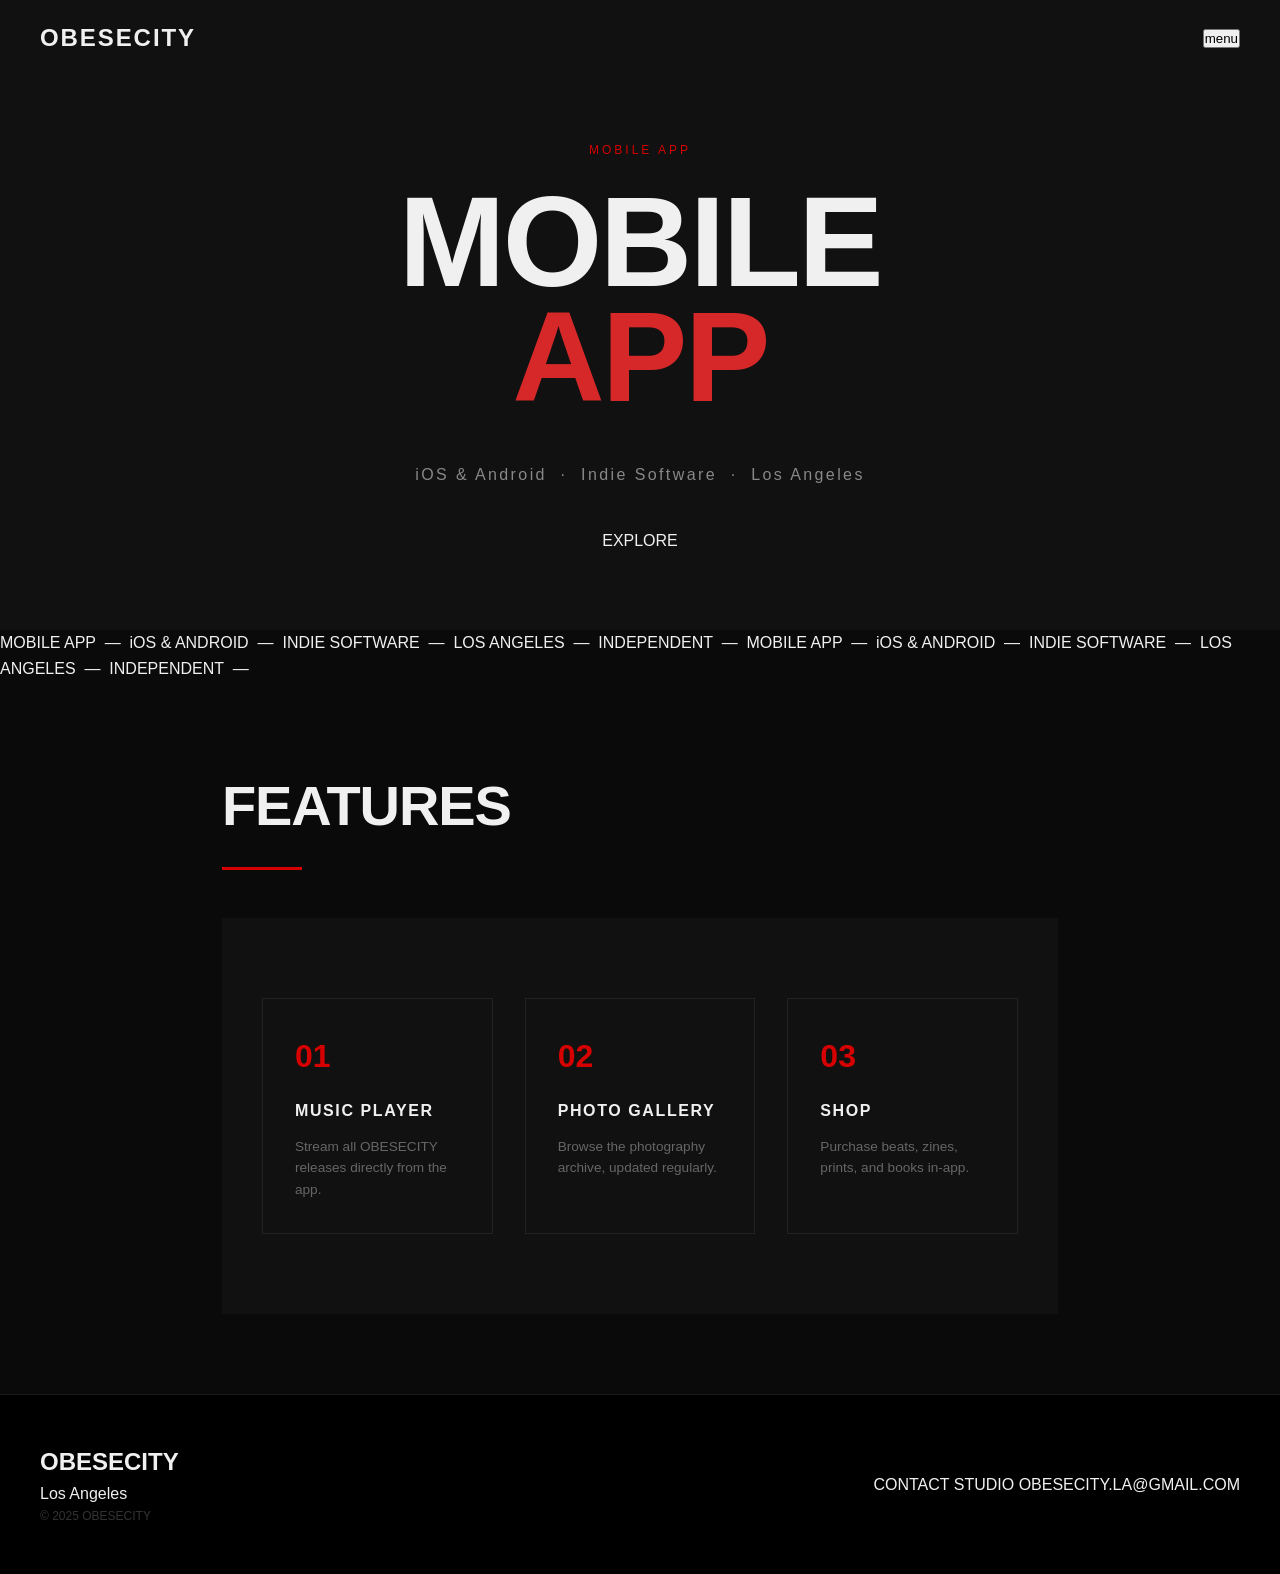
==== commit a90dadd0: "Update app.html" ====
--- a/app.html
+++ b/app.html
@@ -69,8 +69,8 @@
   <div class="footer-inner">
     <div class="footer-left">
       <div class="footer-logo">OBESECITY</div>
-      <p>Los Angeles - Creative Studio</p>
-      <p class="footer-copy">2025 Paul Chavez ObeseCity</p>
+      <p>Los Angeles</p>
+      <p class="footer-copy">&copy; 2025 OBESECITY</p>
     </div>
     <nav class="footer-nav">
       <a href="contact.html">CONTACT</a>
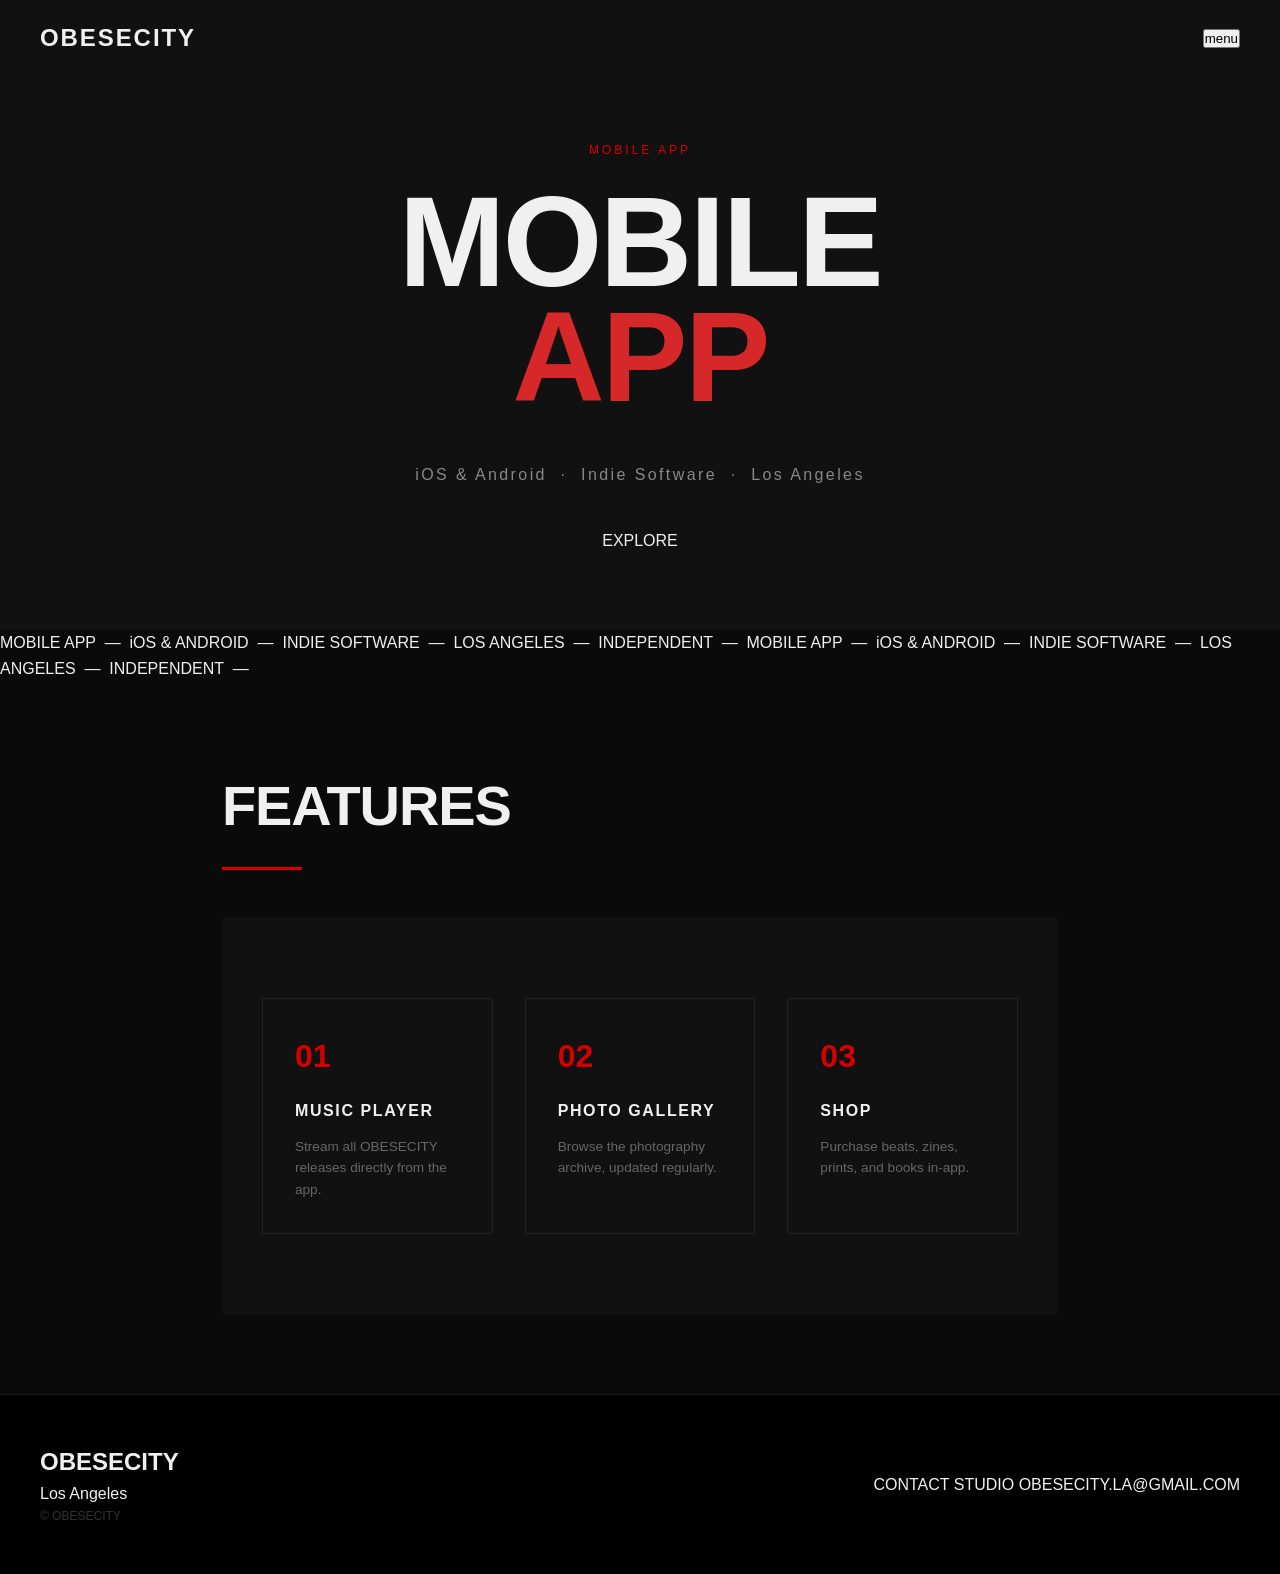
==== commit e2ef3c7e: "Update app.html" ====
--- a/app.html
+++ b/app.html
@@ -70,7 +70,7 @@
     <div class="footer-left">
       <div class="footer-logo">OBESECITY</div>
       <p>Los Angeles</p>
-      <p class="footer-copy">&copy; 2025 OBESECITY</p>
+      <p class="footer-copy">&copy; OBESECITY</p>
     </div>
     <nav class="footer-nav">
       <a href="contact.html">CONTACT</a>
